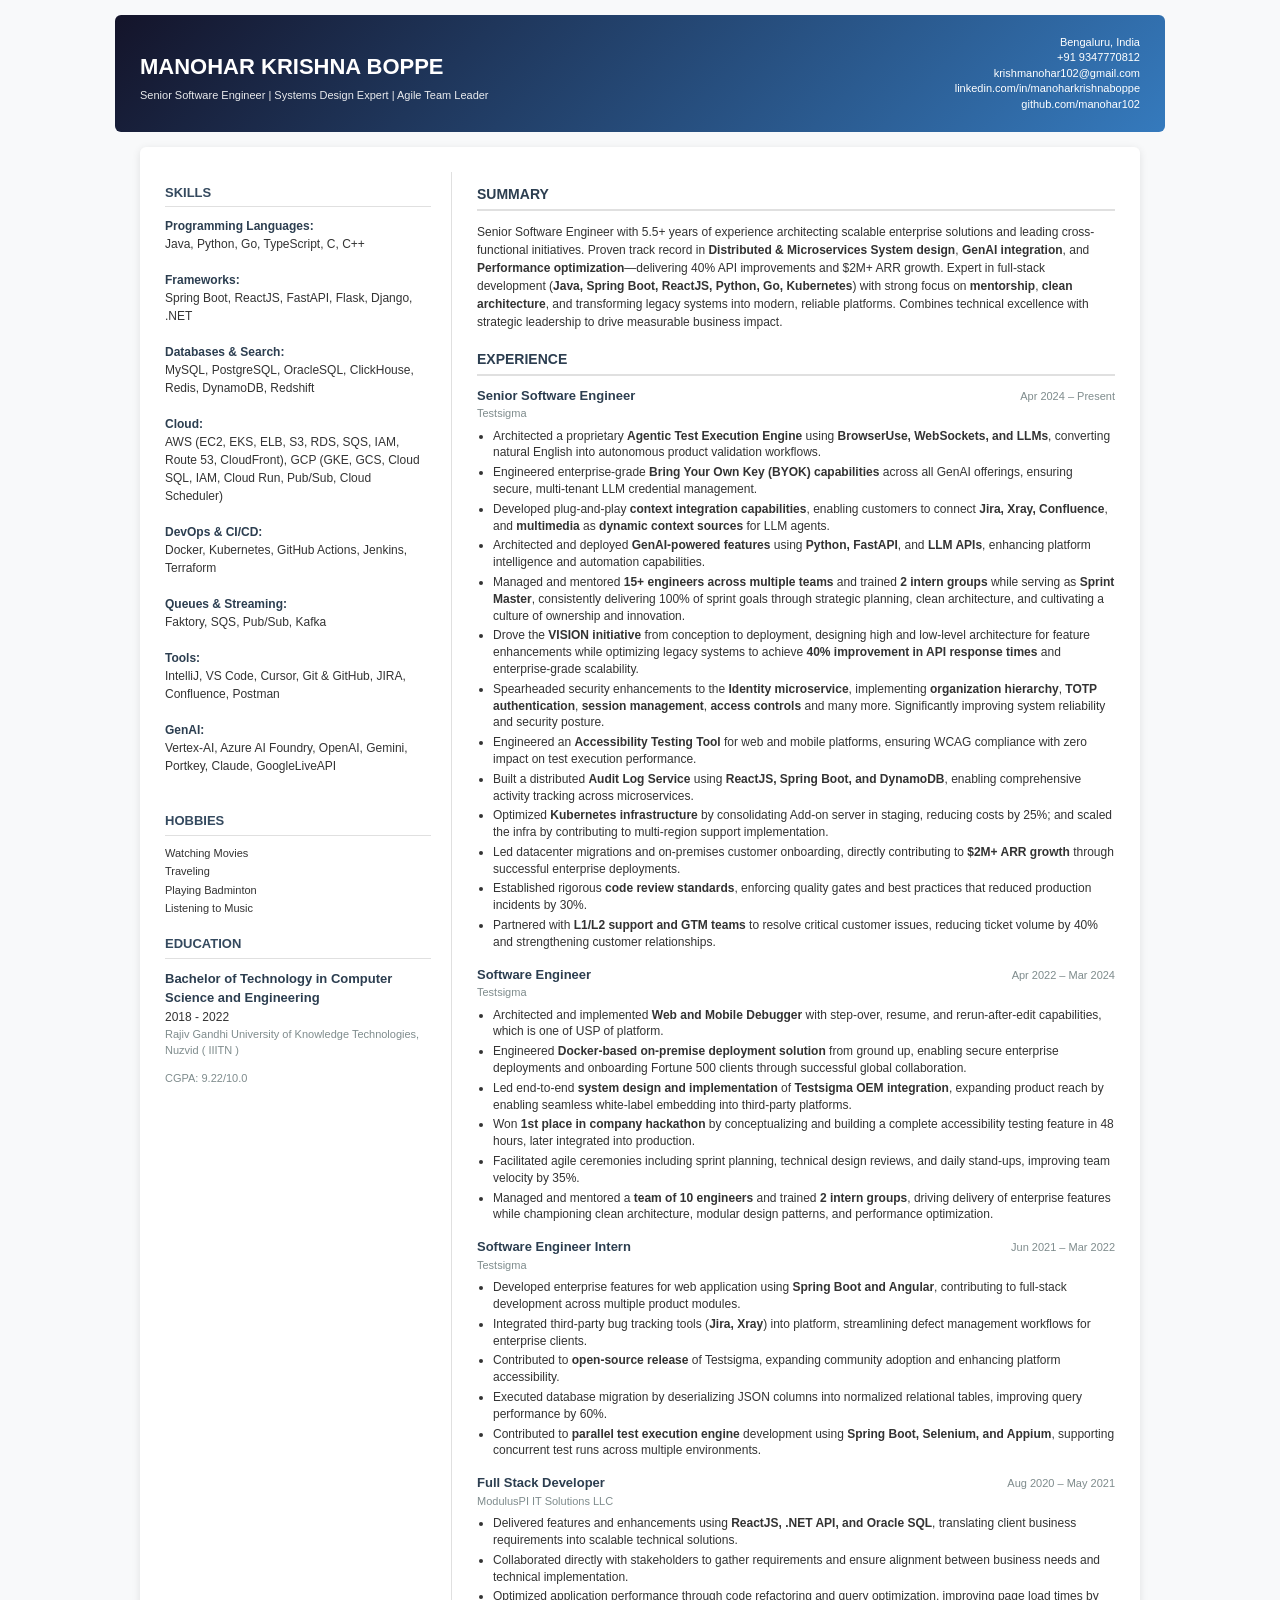
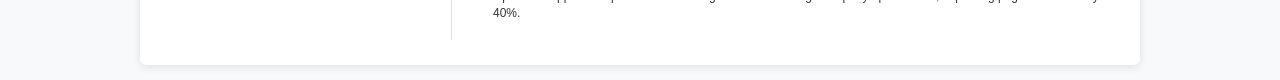
==== resume/index.html @ c9e4fc13 "profile update" ====
<!DOCTYPE html>
<html lang="en">

<head>
    <meta charset="UTF-8">
    <meta name="viewport" content="width=device-width, initial-scale=1.0">
    <meta name="author" content="Manohar Krishna Boppe">
    <title>Manohar Krishna Boppe – Resume</title>
    <link rel="stylesheet" href="./style.css">
</head>

<body>

    <div class="header">
        <div>
            <h1>MANOHAR KRISHNA BOPPE</h1>
            <div class="meta">Senior Software Engineer | Systems Design Expert | Agile Team Leader</div>
        </div>
        <div class="contact">
            Bengaluru, India<br>
            +91 9347770812<br>
            krishmanohar102@gmail.com<br>
            <a href="https://www.linkedin.com/in/manoharkrishnaboppe/" target="_blank">
                linkedin.com/in/manoharkrishnaboppe
            </a><br>
            <a href="https://github.com/manohar102" target="_blank">
                github.com/manohar102
            </a><br>
        </div>
    </div>

    <div class="resume-container">
        <div class="resume-content">
            <div class="sidebar">
                <div class="section">
                    <h2>SKILLS</h2>
                    <strong>Programming Languages:</strong><br>
                    Java, Python, Go, TypeScript, C, C++<br><br>
                    <strong>Frameworks:</strong><br>
                    Spring Boot, ReactJS, FastAPI, Flask, Django, .NET<br><br>
                    <strong>Databases &amp; Search:</strong><br>
                    MySQL, PostgreSQL, OracleSQL, ClickHouse, Redis, DynamoDB, Redshift<br><br>
                    <strong>Cloud:</strong><br>
                    AWS (EC2, EKS, ELB, S3, RDS, SQS, IAM, Route 53, CloudFront), GCP (GKE, GCS, Cloud SQL, IAM, Cloud
                    Run, Pub/Sub, Cloud Scheduler)<br><br>
                    <strong>DevOps &amp; CI/CD:</strong><br>
                    Docker, Kubernetes, GitHub Actions, Jenkins, Terraform<br><br>
                    <strong>Queues &amp; Streaming:</strong><br>
                    Faktory, SQS, Pub/Sub, Kafka<br><br>
                    <strong>Tools:</strong><br>
                    IntelliJ, VS Code, Cursor, Git &amp; GitHub, JIRA, Confluence, Postman<br><br>
                    <strong>GenAI:</strong><br>
                    Vertex-AI, Azure AI Foundry, OpenAI, Gemini, Portkey, Claude, GoogleLiveAPI<br><br>
                </div>

                <div class="section">
                    <h2>HOBBIES</h2>
                    <ul>
                        <li>Watching Movies</li>
                        <li>Traveling</li>
                        <li>Playing Badminton</li>
                        <li>Listening to Music</li>
                    </ul>
                </div>

                <div class="section education">
                    <h2>EDUCATION</h2>
                    <div class="experience-item">
                        <div class="experience-header">
                            <div class="role">Bachelor of Technology in Computer Science and Engineering</div>
                        </div>
                        <div class="duration">2018 - 2022</div>
                        <div class="meta">Rajiv Gandhi University of Knowledge Technologies, Nuzvid ( IIITN )</div>
                        <p class="meta">CGPA: 9.22/10.0</p>
                    </div>
                </div>
            </div>

            <div class="main-content">

                <div class="section">
                    <h2>SUMMARY</h2>
                    <p>
                        Senior Software Engineer with 5.5+ years of experience architecting scalable enterprise
                        solutions and leading cross-functional initiatives.
                        Proven track record in <strong>Distributed &amp; Microservices System design</strong>,
                        <strong>GenAI integration</strong>,
                        and <strong>Performance optimization</strong>—delivering 40% API improvements and $2M+ ARR
                        growth.
                        Expert in full-stack development (<strong>Java, Spring Boot, ReactJS, Python, Go, Kubernetes</strong>)
                        with strong focus on <strong>mentorship</strong>,
                        <strong>clean architecture</strong>, and transforming legacy systems into modern, reliable
                        platforms.
                        Combines technical excellence with strategic leadership to drive measurable business impact.
                    </p>
                </div>

                <div class="section">
                    <h2>EXPERIENCE</h2>

                    <div class="experience-item">
                        <div class="experience-header">
                            <div class="role">Senior Software Engineer</div>
                            <div class="date">Apr 2024 – Present</div>
                        </div>
                        <div class="meta">Testsigma</div>
                        <ul>
                            <li>Architected a proprietary <strong>Agentic Test Execution Engine</strong> using
                                <strong>BrowserUse, WebSockets, and LLMs</strong>, converting natural English into
                                autonomous product validation workflows.
                            </li>
                            <li>Engineered enterprise-grade <strong>Bring Your Own Key (BYOK) capabilities</strong>
                                across all GenAI offerings, ensuring secure, multi-tenant LLM credential management.
                            </li>
                            <li>Developed plug-and-play <strong>context integration capabilities</strong>, enabling
                                customers to connect <strong>Jira, Xray, Confluence</strong>, and
                                <strong>multimedia</strong> as
                                <strong>dynamic context sources</strong> for LLM agents.
                            </li>
                            <li>Architected and deployed <strong>GenAI-powered features</strong> using <strong>Python,
                                    FastAPI</strong>, and <strong>LLM APIs</strong>, enhancing platform intelligence and
                                automation capabilities.</li>
                            <li>Managed and mentored <strong>15+ engineers across multiple teams</strong> and trained
                                <strong>2 intern groups</strong> while serving as <strong>Sprint Master</strong>,
                                consistently delivering 100% of sprint goals through strategic planning, clean
                                architecture, and cultivating a culture of ownership and innovation.
                            </li>
                            <li>Drove the <strong>VISION initiative</strong> from conception to deployment, designing
                                high and low-level architecture for feature enhancements while optimizing legacy systems
                                to achieve <strong>40% improvement in API response times</strong> and enterprise-grade
                                scalability.</li>
                            <li>Spearheaded security enhancements to the <strong>Identity microservice</strong>,
                                implementing <strong>organization hierarchy</strong>, <strong>TOTP
                                    authentication</strong>,
                                <strong>session management</strong>,
                                <strong>access controls</strong> and many more. Significantly
                                improving system reliability and security posture.
                            </li>
                            <li>Engineered an <strong>Accessibility Testing Tool</strong> for web and mobile platforms,
                                ensuring WCAG compliance with zero impact on test execution performance.</li>
                            <li>Built a distributed <strong>Audit Log Service</strong> using <strong>ReactJS, Spring
                                    Boot, and DynamoDB</strong>, enabling comprehensive activity tracking across
                                microservices.</li>
                            <li>Optimized <strong>Kubernetes infrastructure</strong> by consolidating Add-on server in
                                staging, reducing costs by 25%; and scaled the infra by contributing to multi-region
                                support implementation.</li>
                            <li>Led datacenter migrations and on-premises customer onboarding, directly contributing to
                                <strong>$2M+ ARR growth</strong> through successful enterprise deployments.
                            </li>
                            <li>Established rigorous <strong>code review standards</strong>, enforcing quality gates and
                                best practices that reduced production incidents by 30%.</li>
                            <li>Partnered with <strong>L1/L2 support and GTM teams</strong> to resolve critical customer
                                issues, reducing ticket volume by 40% and strengthening customer relationships.</li>
                        </ul>
                    </div>

                    <div class="experience-item">
                        <div class="experience-header">
                            <div class="role">Software Engineer</div>
                            <div class="date">Apr 2022 – Mar 2024</div>
                        </div>
                        <div class="meta">Testsigma</div>
                        <ul>
                            <li>Architected and implemented <strong>Web and Mobile Debugger</strong> with step-over,
                                resume, and rerun-after-edit capabilities, which is one of USP of platform.</li>
                            <li>Engineered <strong>Docker-based on-premise deployment solution</strong> from ground up,
                                enabling secure enterprise deployments and onboarding Fortune 500 clients through
                                successful global collaboration.</li>
                            <li>Led end-to-end <strong>system design and implementation</strong> of <strong>Testsigma
                                    OEM integration</strong>, expanding product reach by enabling seamless white-label
                                embedding into third-party platforms.</li>
                            <li>Won <strong>1st place in company hackathon</strong> by conceptualizing and building a
                                complete accessibility testing feature in 48 hours, later integrated into production.
                            </li>
                            <li>Facilitated agile ceremonies including sprint planning, technical design reviews, and
                                daily stand-ups, improving team velocity by 35%.</li>
                            <li>Managed and mentored a <strong>team of 10 engineers</strong> and trained <strong>2
                                    intern groups</strong>, driving delivery of enterprise features while championing
                                clean architecture, modular design patterns, and performance optimization.</li>
                        </ul>
                    </div>

                    <div class="experience-item">
                        <div class="experience-header">
                            <div class="role">Software Engineer Intern</div>
                            <div class="date">Jun 2021 – Mar 2022</div>
                        </div>
                        <div class="meta">Testsigma</div>
                        <ul>
                            <li>Developed enterprise features for web application using <strong>Spring Boot and
                                    Angular</strong>, contributing to full-stack development across multiple product
                                modules.</li>
                            <li>Integrated third-party bug tracking tools (<strong>Jira, Xray</strong>) into platform,
                                streamlining defect management workflows for enterprise clients.</li>
                            <li>Contributed to <strong>open-source release</strong> of Testsigma, expanding community
                                adoption and enhancing platform accessibility.</li>
                            <li>Executed database migration by deserializing JSON columns into normalized relational
                                tables, improving query performance by 60%.</li>
                            <li>Contributed to <strong>parallel test execution engine</strong> development using
                                <strong>Spring Boot, Selenium, and Appium</strong>, supporting concurrent test runs
                                across multiple environments.
                            </li>
                        </ul>
                    </div>

                    <div class="experience-item">
                        <div class="experience-header">
                            <div class="role">Full Stack Developer</div>
                            <div class="date">Aug 2020 – May 2021</div>
                        </div>
                        <div class="meta">ModulusPI IT Solutions LLC</div>
                        <ul>
                            <li>Delivered features and enhancements using <strong>ReactJS, .NET API, and Oracle
                                    SQL</strong>, translating client business requirements into scalable technical
                                solutions.</li>
                            <li>Collaborated directly with stakeholders to gather requirements and ensure alignment
                                between business needs and technical implementation.</li>
                            <li>Optimized application performance through code refactoring and query optimization,
                                improving page load times by 40%.</li>
                        </ul>
                    </div>
                </div>
            </div>
        </div>
    </div>

</body>

</html>
---- resume/style.css ----
/* ============================================
   Resume Page — Standalone Stylesheet
   ============================================ */

@page {
    size: A4;
    margin: 5mm;
}

/* Screen styles */
body {
    font-family: 'Roboto', Arial, sans-serif;
    margin: 0;
    padding: 15px;
    background: #f8f9fa;
    font-size: 12px;
    line-height: 1.5;
    color: #333;
}

@media print {
    body {
        background: white !important;
        padding: 0;
        margin: 0;
    }

    .resume-container {
        border-radius: 0% !important;
        box-shadow: none !important;
    }

    .header {
        background: white !important;
        color: black !important;
    }

    .header .meta {
        color: black !important;
    }

    .contact a {
        color: black !important;
        text-decoration: #357abd;
    }

    .education {
        margin-top: 1000px;
    }
}

.resume-container {
    display: flex;
    max-width: 1000px;
    margin: 0 auto;
    background: white;
    box-shadow: 0 2px 8px rgba(0, 0, 0, 0.1);
    border-radius: 6px;
    overflow: hidden;
}

.header {
    background: linear-gradient(135deg, #14142a 0%, #357abd 100%);
    color: white;
    padding: 20px 25px;
    display: flex;
    justify-content: space-between;
    align-items: flex-start;
    max-width: 1000px;
    margin: 0 auto 15px auto;
    border-radius: 6px;
}

.header h1 {
    font-size: 22px;
    margin-bottom: 4px;
    font-weight: 600;
}

.header .meta {
    font-size: 11px;
    color: rgba(255, 255, 255, 0.9);
    font-weight: 400;
}

.contact {
    text-align: right;
    font-size: 11px;
    line-height: 1.4;
    text-decoration: none;
}

.contact a {
    color: white;
    text-decoration: none;
}

.contact a:hover {
    text-decoration: underline;
}

.resume-content {
    display: flex;
    padding: 25px;
}

.sidebar {
    flex: 0 0 28%;
    border-right: 1px solid #e0e0e0;
    padding-right: 20px;
}

.main-content {
    flex: 1;
    padding-left: 25px;
}

.section {
    margin-bottom: 18px;
}

.section h2 {
    font-size: 14px;
    color: #2c3e50;
    border-bottom: 2px solid #e0e0e0;
    padding-bottom: 4px;
    margin-bottom: 10px;
    font-weight: 600;
}

.sidebar .section h2 {
    font-size: 13px;
    border-bottom: 1px solid #e0e0e0;
    color: #34495e;
}

.experience-item {
    margin-bottom: 14px;
}

.experience-header {
    display: flex;
    justify-content: space-between;
    align-items: baseline;
}

.role {
    font-size: 13px;
    font-weight: 600;
    color: #2c3e50;
}

.date {
    font-size: 11px;
    color: #7f8c8d;
    font-weight: 500;
}

ul {
    margin: 6px 0 0 16px;
    padding: 0;
}

li {
    margin-bottom: 3px;
    line-height: 1.4;
    font-size: 12px;
}

.meta {
    color: #7f8c8d;
    font-size: 11px;
    margin-bottom: 2px;
}

.sidebar ul {
    list-style: none;
    margin: 0;
    padding: 0;
}

.sidebar li {
    margin-bottom: 3px;
    font-size: 11px;
    line-height: 1.4;
}

.sidebar strong {
    color: #2c3e50;
    font-weight: 600;
}
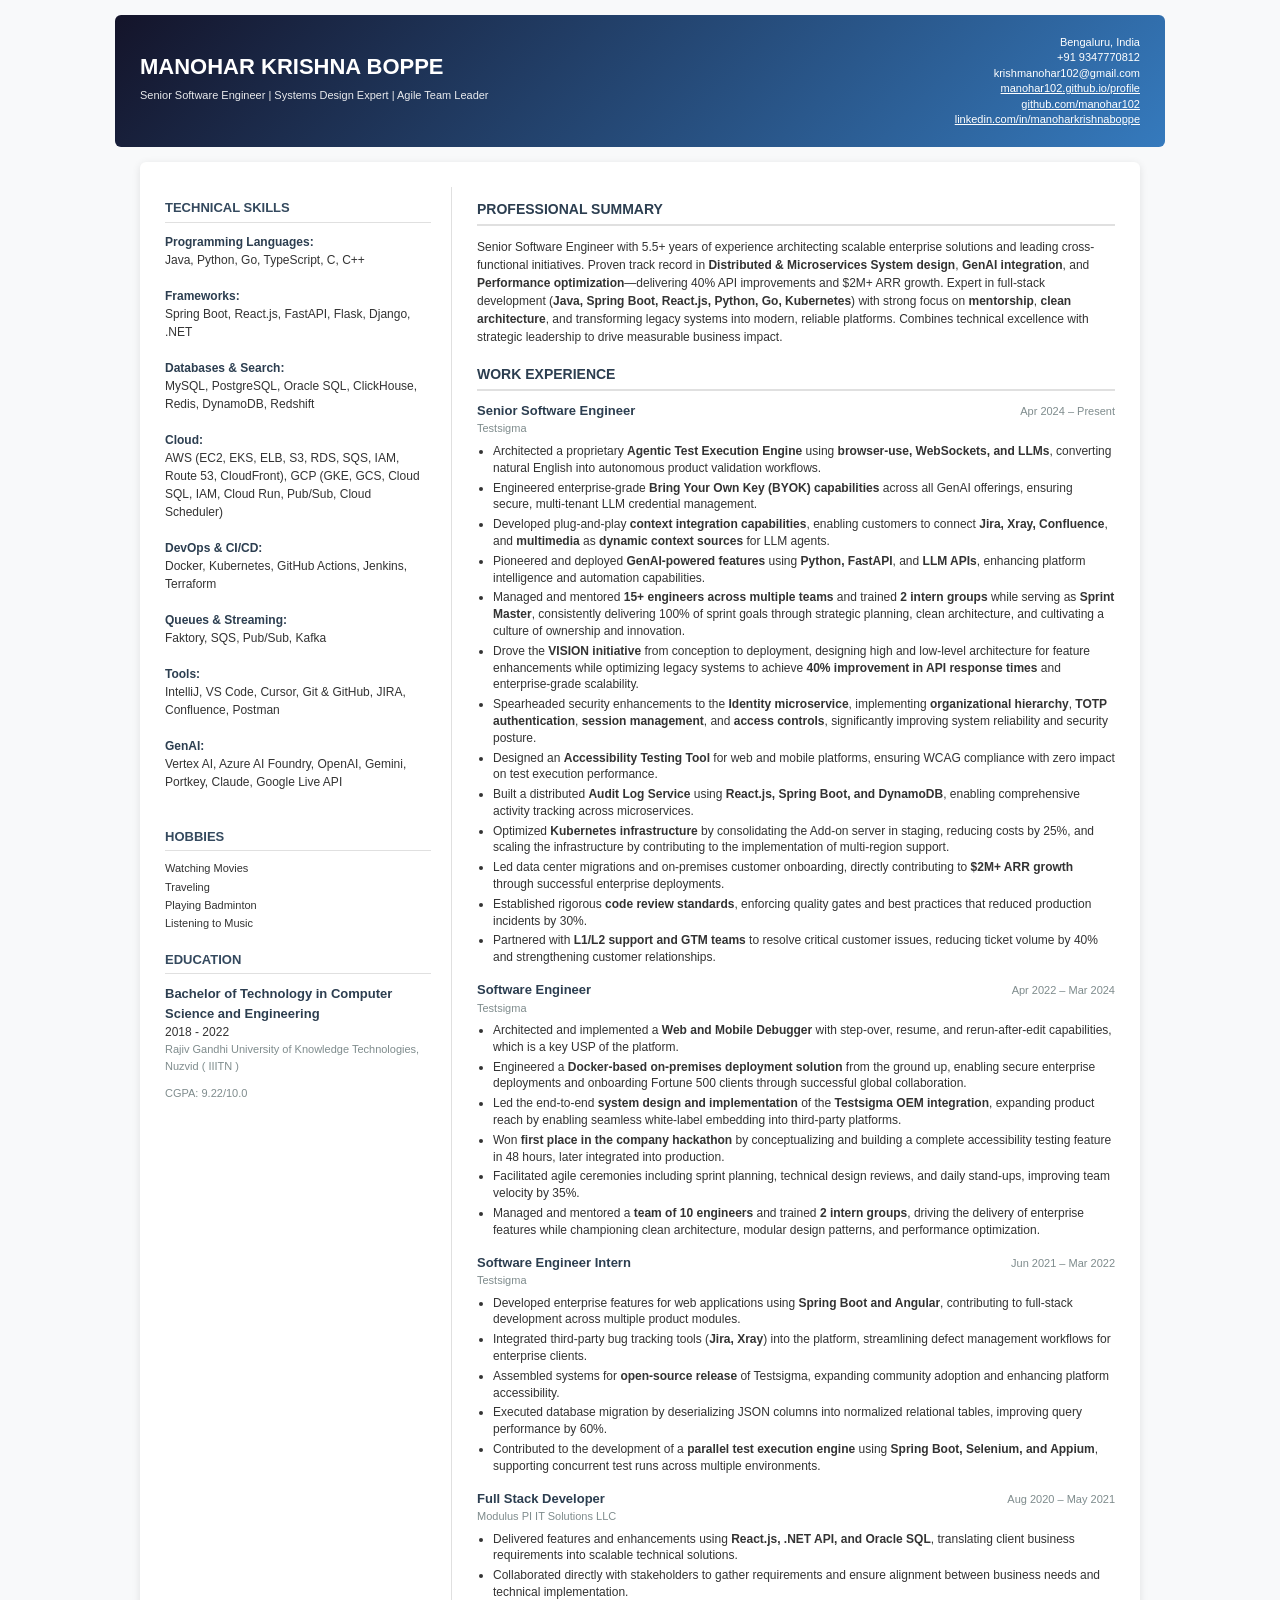
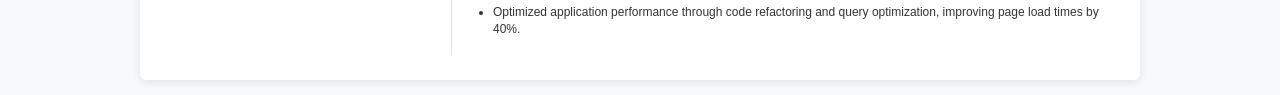
==== commit 40bc9ff2: "Updated resume : spell corrections" ====
--- a/resume/index.html
+++ b/resume/index.html
@@ -20,12 +20,15 @@
             Bengaluru, India<br>
             +91 9347770812<br>
             krishmanohar102@gmail.com<br>
-            <a href="https://www.linkedin.com/in/manoharkrishnaboppe/" target="_blank">
-                linkedin.com/in/manoharkrishnaboppe
+            <a href="https://manohar102.github.io/profile/" target="_blank">
+                manohar102.github.io/profile
             </a><br>
             <a href="https://github.com/manohar102" target="_blank">
                 github.com/manohar102
             </a><br>
+            <a href="https://www.linkedin.com/in/manoharkrishnaboppe/" target="_blank">
+                linkedin.com/in/manoharkrishnaboppe
+            </a><br>
         </div>
     </div>
 
@@ -33,13 +36,13 @@
         <div class="resume-content">
             <div class="sidebar">
                 <div class="section">
-                    <h2>SKILLS</h2>
+                    <h2>TECHNICAL SKILLS</h2>
                     <strong>Programming Languages:</strong><br>
                     Java, Python, Go, TypeScript, C, C++<br><br>
                     <strong>Frameworks:</strong><br>
-                    Spring Boot, ReactJS, FastAPI, Flask, Django, .NET<br><br>
+                    Spring Boot, React.js, FastAPI, Flask, Django, .NET<br><br>
                     <strong>Databases &amp; Search:</strong><br>
-                    MySQL, PostgreSQL, OracleSQL, ClickHouse, Redis, DynamoDB, Redshift<br><br>
+                    MySQL, PostgreSQL, Oracle SQL, ClickHouse, Redis, DynamoDB, Redshift<br><br>
                     <strong>Cloud:</strong><br>
                     AWS (EC2, EKS, ELB, S3, RDS, SQS, IAM, Route 53, CloudFront), GCP (GKE, GCS, Cloud SQL, IAM, Cloud
                     Run, Pub/Sub, Cloud Scheduler)<br><br>
@@ -50,7 +53,7 @@
                     <strong>Tools:</strong><br>
                     IntelliJ, VS Code, Cursor, Git &amp; GitHub, JIRA, Confluence, Postman<br><br>
                     <strong>GenAI:</strong><br>
-                    Vertex-AI, Azure AI Foundry, OpenAI, Gemini, Portkey, Claude, GoogleLiveAPI<br><br>
+                    Vertex AI, Azure AI Foundry, OpenAI, Gemini, Portkey, Claude, Google Live API<br><br>
                 </div>
 
                 <div class="section">
@@ -79,7 +82,7 @@
             <div class="main-content">
 
                 <div class="section">
-                    <h2>SUMMARY</h2>
+                    <h2>PROFESSIONAL SUMMARY</h2>
                     <p>
                         Senior Software Engineer with 5.5+ years of experience architecting scalable enterprise
                         solutions and leading cross-functional initiatives.
@@ -87,7 +90,8 @@
                         <strong>GenAI integration</strong>,
                         and <strong>Performance optimization</strong>—delivering 40% API improvements and $2M+ ARR
                         growth.
-                        Expert in full-stack development (<strong>Java, Spring Boot, ReactJS, Python, Go, Kubernetes</strong>)
+                        Expert in full-stack development (<strong>Java, Spring Boot, React.js, Python, Go,
+                            Kubernetes</strong>)
                         with strong focus on <strong>mentorship</strong>,
                         <strong>clean architecture</strong>, and transforming legacy systems into modern, reliable
                         platforms.
@@ -96,7 +100,7 @@
                 </div>
 
                 <div class="section">
-                    <h2>EXPERIENCE</h2>
+                    <h2>WORK EXPERIENCE</h2>
 
                     <div class="experience-item">
                         <div class="experience-header">
@@ -106,7 +110,7 @@
                         <div class="meta">Testsigma</div>
                         <ul>
                             <li>Architected a proprietary <strong>Agentic Test Execution Engine</strong> using
-                                <strong>BrowserUse, WebSockets, and LLMs</strong>, converting natural English into
+                                <strong>browser-use, WebSockets, and LLMs</strong>, converting natural English into
                                 autonomous product validation workflows.
                             </li>
                             <li>Engineered enterprise-grade <strong>Bring Your Own Key (BYOK) capabilities</strong>
@@ -117,7 +121,7 @@
                                 <strong>multimedia</strong> as
                                 <strong>dynamic context sources</strong> for LLM agents.
                             </li>
-                            <li>Architected and deployed <strong>GenAI-powered features</strong> using <strong>Python,
+                            <li>Pioneered and deployed <strong>GenAI-powered features</strong> using <strong>Python,
                                     FastAPI</strong>, and <strong>LLM APIs</strong>, enhancing platform intelligence and
                                 automation capabilities.</li>
                             <li>Managed and mentored <strong>15+ engineers across multiple teams</strong> and trained
@@ -130,21 +134,21 @@
                                 to achieve <strong>40% improvement in API response times</strong> and enterprise-grade
                                 scalability.</li>
                             <li>Spearheaded security enhancements to the <strong>Identity microservice</strong>,
-                                implementing <strong>organization hierarchy</strong>, <strong>TOTP
+                                implementing <strong>organizational hierarchy</strong>, <strong>TOTP
                                     authentication</strong>,
-                                <strong>session management</strong>,
-                                <strong>access controls</strong> and many more. Significantly
+                                <strong>session management</strong>, and
+                                <strong>access controls</strong>, significantly
                                 improving system reliability and security posture.
                             </li>
-                            <li>Engineered an <strong>Accessibility Testing Tool</strong> for web and mobile platforms,
+                            <li>Designed an <strong>Accessibility Testing Tool</strong> for web and mobile platforms,
                                 ensuring WCAG compliance with zero impact on test execution performance.</li>
-                            <li>Built a distributed <strong>Audit Log Service</strong> using <strong>ReactJS, Spring
+                            <li>Built a distributed <strong>Audit Log Service</strong> using <strong>React.js, Spring
                                     Boot, and DynamoDB</strong>, enabling comprehensive activity tracking across
                                 microservices.</li>
-                            <li>Optimized <strong>Kubernetes infrastructure</strong> by consolidating Add-on server in
-                                staging, reducing costs by 25%; and scaled the infra by contributing to multi-region
-                                support implementation.</li>
-                            <li>Led datacenter migrations and on-premises customer onboarding, directly contributing to
+                            <li>Optimized <strong>Kubernetes infrastructure</strong> by consolidating the Add-on server
+                                in staging, reducing costs by 25%, and scaling the infrastructure by contributing to the
+                                implementation of multi-region support.</li>
+                            <li>Led data center migrations and on-premises customer onboarding, directly contributing to
                                 <strong>$2M+ ARR growth</strong> through successful enterprise deployments.
                             </li>
                             <li>Established rigorous <strong>code review standards</strong>, enforcing quality gates and
@@ -161,21 +165,26 @@
                         </div>
                         <div class="meta">Testsigma</div>
                         <ul>
-                            <li>Architected and implemented <strong>Web and Mobile Debugger</strong> with step-over,
-                                resume, and rerun-after-edit capabilities, which is one of USP of platform.</li>
-                            <li>Engineered <strong>Docker-based on-premise deployment solution</strong> from ground up,
-                                enabling secure enterprise deployments and onboarding Fortune 500 clients through
+                            <li>Architected and implemented a <strong>Web and Mobile Debugger</strong> with step-over,
+                                resume, and rerun-after-edit capabilities, which is a key USP of the platform.</li>
+                            <li>Engineered a <strong>Docker-based on-premises deployment solution</strong> from the
+                                ground
+                                up, enabling secure enterprise deployments and onboarding Fortune 500 clients through
                                 successful global collaboration.</li>
-                            <li>Led end-to-end <strong>system design and implementation</strong> of <strong>Testsigma
+                            <li>Led the end-to-end <strong>system design and implementation</strong> of the
+                                <strong>Testsigma
                                     OEM integration</strong>, expanding product reach by enabling seamless white-label
-                                embedding into third-party platforms.</li>
-                            <li>Won <strong>1st place in company hackathon</strong> by conceptualizing and building a
+                                embedding into third-party platforms.
+                            </li>
+                            <li>Won <strong>first place in the company hackathon</strong> by conceptualizing and
+                                building a
                                 complete accessibility testing feature in 48 hours, later integrated into production.
                             </li>
                             <li>Facilitated agile ceremonies including sprint planning, technical design reviews, and
                                 daily stand-ups, improving team velocity by 35%.</li>
                             <li>Managed and mentored a <strong>team of 10 engineers</strong> and trained <strong>2
-                                    intern groups</strong>, driving delivery of enterprise features while championing
+                                    intern groups</strong>, driving the delivery of enterprise features while
+                                championing
                                 clean architecture, modular design patterns, and performance optimization.</li>
                         </ul>
                     </div>
@@ -187,16 +196,18 @@
                         </div>
                         <div class="meta">Testsigma</div>
                         <ul>
-                            <li>Developed enterprise features for web application using <strong>Spring Boot and
+                            <li>Developed enterprise features for web applications using <strong>Spring Boot and
                                     Angular</strong>, contributing to full-stack development across multiple product
                                 modules.</li>
-                            <li>Integrated third-party bug tracking tools (<strong>Jira, Xray</strong>) into platform,
+                            <li>Integrated third-party bug tracking tools (<strong>Jira, Xray</strong>) into the
+                                platform,
                                 streamlining defect management workflows for enterprise clients.</li>
-                            <li>Contributed to <strong>open-source release</strong> of Testsigma, expanding community
-                                adoption and enhancing platform accessibility.</li>
+                            <li>Assembled systems for <strong>open-source release</strong> of Testsigma, expanding
+                                community adoption and enhancing platform accessibility.</li>
                             <li>Executed database migration by deserializing JSON columns into normalized relational
                                 tables, improving query performance by 60%.</li>
-                            <li>Contributed to <strong>parallel test execution engine</strong> development using
+                            <li>Contributed to the development of a <strong>parallel test execution engine</strong>
+                                using
                                 <strong>Spring Boot, Selenium, and Appium</strong>, supporting concurrent test runs
                                 across multiple environments.
                             </li>
@@ -208,9 +219,9 @@
                             <div class="role">Full Stack Developer</div>
                             <div class="date">Aug 2020 – May 2021</div>
                         </div>
-                        <div class="meta">ModulusPI IT Solutions LLC</div>
-                        <ul>
-                            <li>Delivered features and enhancements using <strong>ReactJS, .NET API, and Oracle
+                        <div class="meta">Modulus PI IT Solutions LLC</div>
+                        <ul>
+                            <li>Delivered features and enhancements using <strong>React.js, .NET API, and Oracle
                                     SQL</strong>, translating client business requirements into scalable technical
                                 solutions.</li>
                             <li>Collaborated directly with stakeholders to gather requirements and ensure alignment
@@ -226,4 +237,4 @@
 
 </body>
 
-</html>
+</html>
--- a/resume/style.css
+++ b/resume/style.css
@@ -33,6 +33,26 @@
     .header {
         background: white !important;
         color: black !important;
+        display: block !important;
+        position: relative !important;
+        z-index: 100 !important;
+    }
+
+    .header::after {
+        content: "";
+        display: table !important;
+        clear: both !important;
+    }
+
+    .header>div:first-child {
+        float: left !important;
+        display: block !important;
+    }
+
+    .contact {
+        float: right !important;
+        display: block !important;
+        text-align: right !important;
     }
 
     .header .meta {
@@ -40,8 +60,10 @@
     }
 
     .contact a {
-        color: black !important;
-        text-decoration: #357abd;
+        color: #357abd !important;
+        text-decoration: none !important;
+        position: relative !important;
+        z-index: 150 !important;
     }
 
     .education {
@@ -69,6 +91,8 @@
     max-width: 1000px;
     margin: 0 auto 15px auto;
     border-radius: 6px;
+    position: relative;
+    z-index: 10;
 }
 
 .header h1 {
@@ -92,7 +116,7 @@
 
 .contact a {
     color: white;
-    text-decoration: none;
+    text-decoration: underline;
 }
 
 .contact a:hover {
@@ -188,4 +212,4 @@
 .sidebar strong {
     color: #2c3e50;
     font-weight: 600;
-}
+}
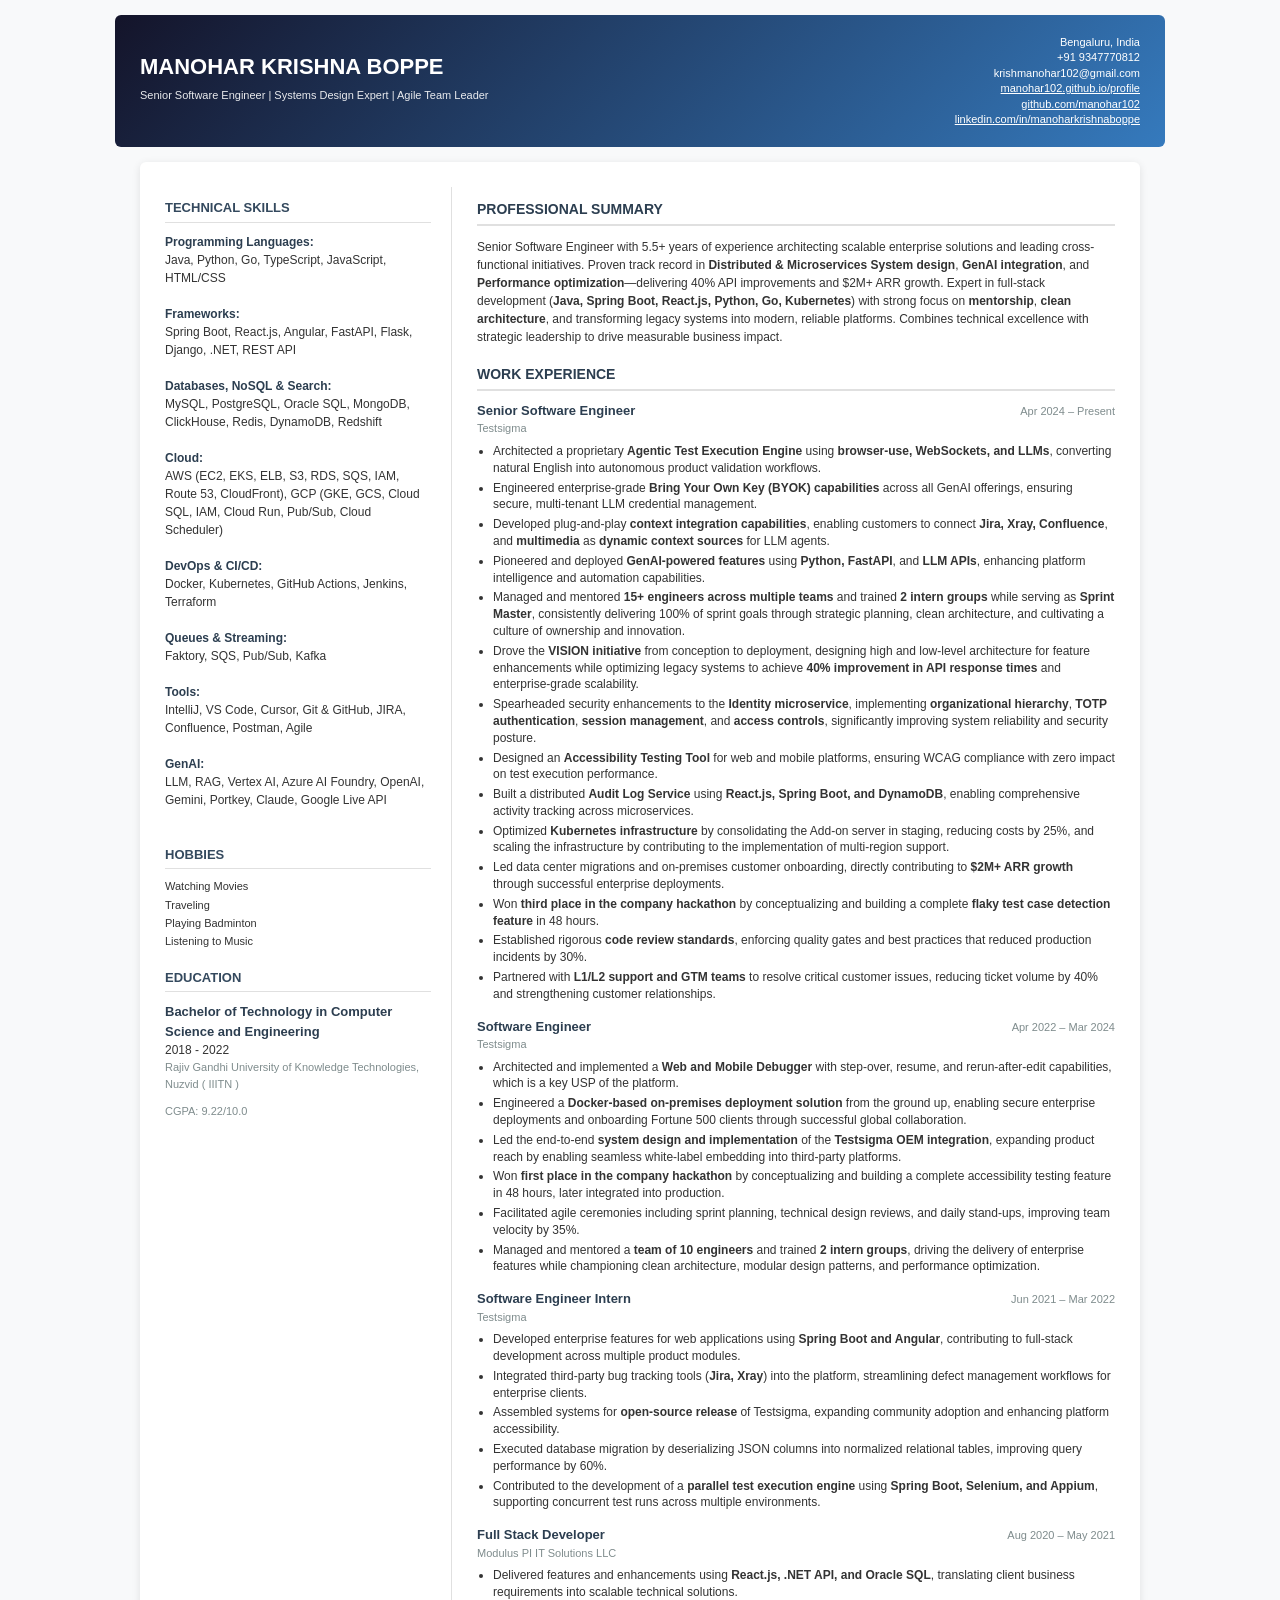
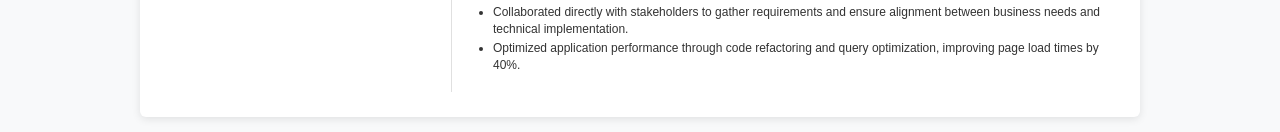
==== commit 282e5e23: "Resume update" ====
--- a/resume/index.html
+++ b/resume/index.html
@@ -38,11 +38,11 @@
                 <div class="section">
                     <h2>TECHNICAL SKILLS</h2>
                     <strong>Programming Languages:</strong><br>
-                    Java, Python, Go, TypeScript, C, C++<br><br>
+                    Java, Python, Go, TypeScript, JavaScript, HTML/CSS<br><br>
                     <strong>Frameworks:</strong><br>
-                    Spring Boot, React.js, FastAPI, Flask, Django, .NET<br><br>
-                    <strong>Databases &amp; Search:</strong><br>
-                    MySQL, PostgreSQL, Oracle SQL, ClickHouse, Redis, DynamoDB, Redshift<br><br>
+                    Spring Boot, React.js, Angular, FastAPI, Flask, Django, .NET, REST API<br><br>
+                    <strong>Databases, NoSQL &amp; Search:</strong><br>
+                    MySQL, PostgreSQL, Oracle SQL, MongoDB, ClickHouse, Redis, DynamoDB, Redshift<br><br>
                     <strong>Cloud:</strong><br>
                     AWS (EC2, EKS, ELB, S3, RDS, SQS, IAM, Route 53, CloudFront), GCP (GKE, GCS, Cloud SQL, IAM, Cloud
                     Run, Pub/Sub, Cloud Scheduler)<br><br>
@@ -51,9 +51,9 @@
                     <strong>Queues &amp; Streaming:</strong><br>
                     Faktory, SQS, Pub/Sub, Kafka<br><br>
                     <strong>Tools:</strong><br>
-                    IntelliJ, VS Code, Cursor, Git &amp; GitHub, JIRA, Confluence, Postman<br><br>
+                    IntelliJ, VS Code, Cursor, Git &amp; GitHub, JIRA, Confluence, Postman, Agile<br><br>
                     <strong>GenAI:</strong><br>
-                    Vertex AI, Azure AI Foundry, OpenAI, Gemini, Portkey, Claude, Google Live API<br><br>
+                    LLM, RAG, Vertex AI, Azure AI Foundry, OpenAI, Gemini, Portkey, Claude, Google Live API<br><br>
                 </div>
 
                 <div class="section">
@@ -151,6 +151,7 @@
                             <li>Led data center migrations and on-premises customer onboarding, directly contributing to
                                 <strong>$2M+ ARR growth</strong> through successful enterprise deployments.
                             </li>
+                            <li>Won <strong>third place in the company hackathon</strong> by conceptualizing and building a complete <strong>flaky test case detection feature</strong> in 48 hours.</li>
                             <li>Established rigorous <strong>code review standards</strong>, enforcing quality gates and
                                 best practices that reduced production incidents by 30%.</li>
                             <li>Partnered with <strong>L1/L2 support and GTM teams</strong> to resolve critical customer
